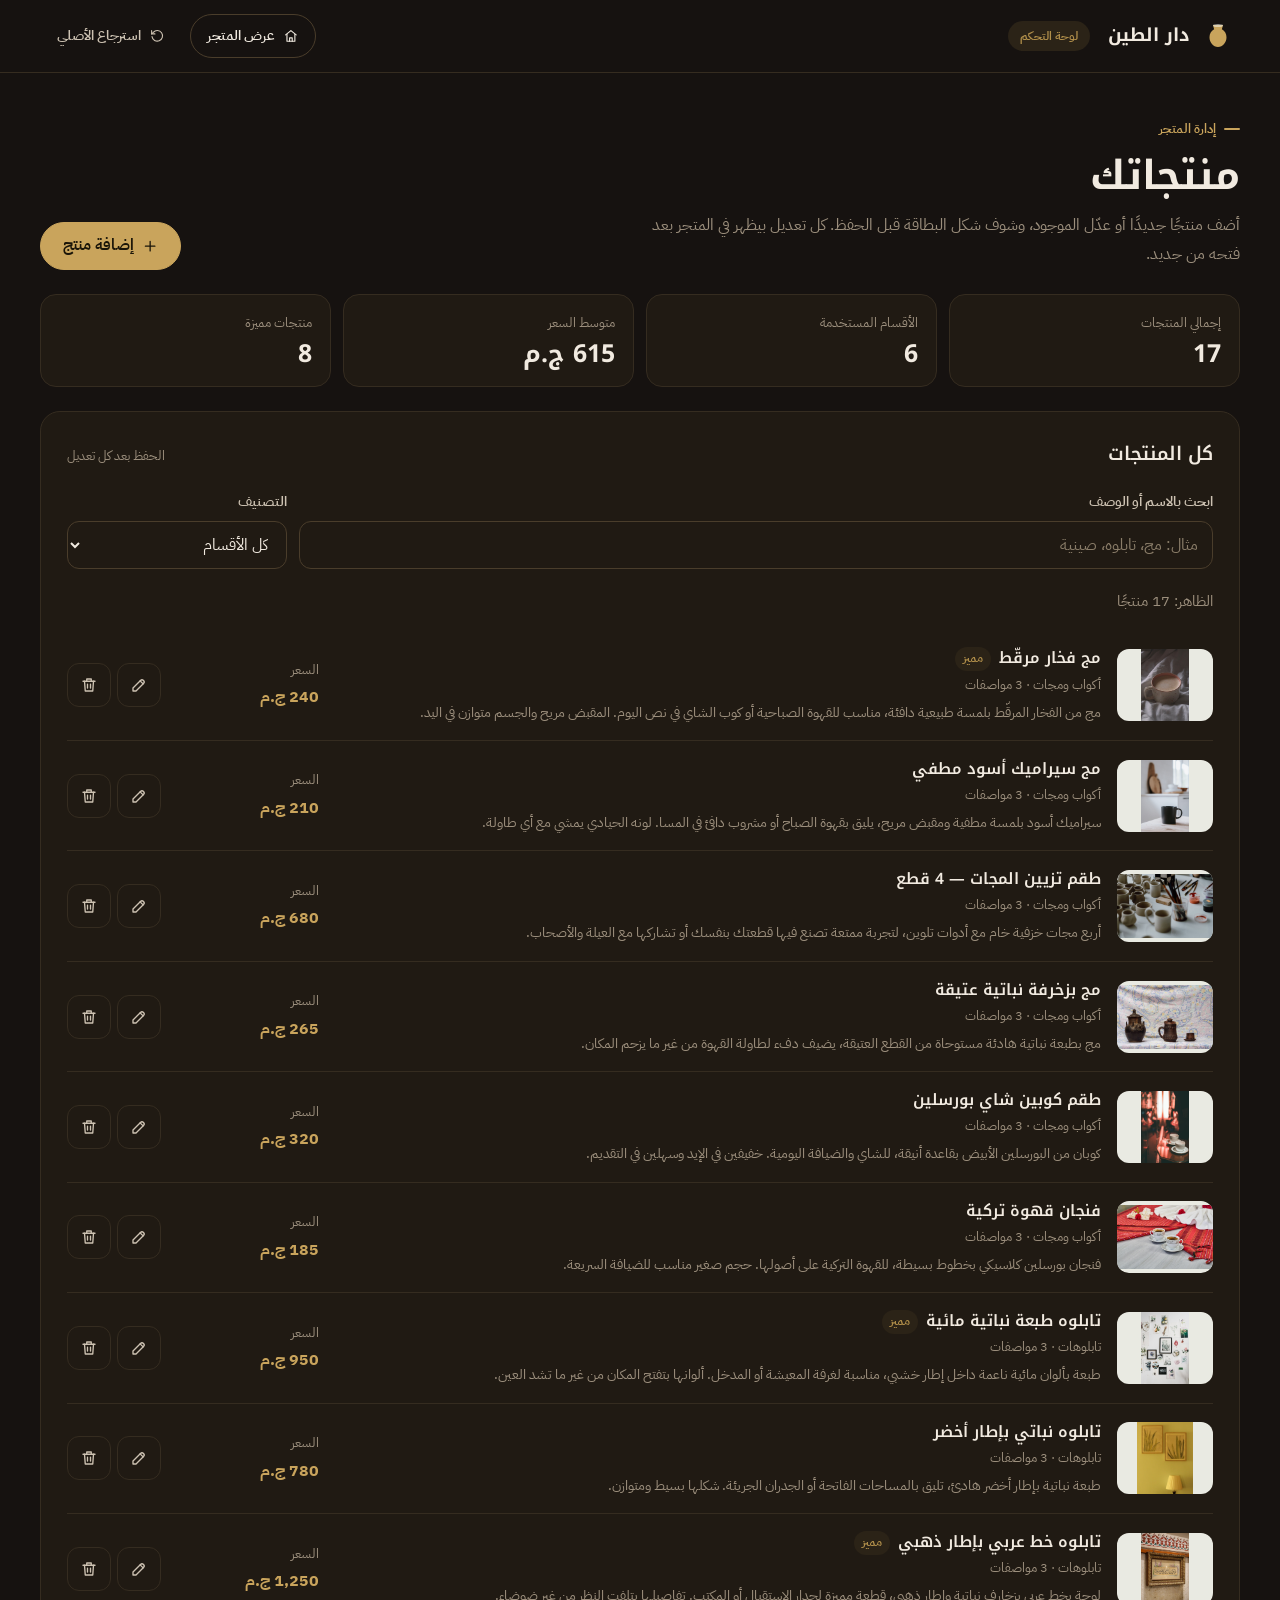
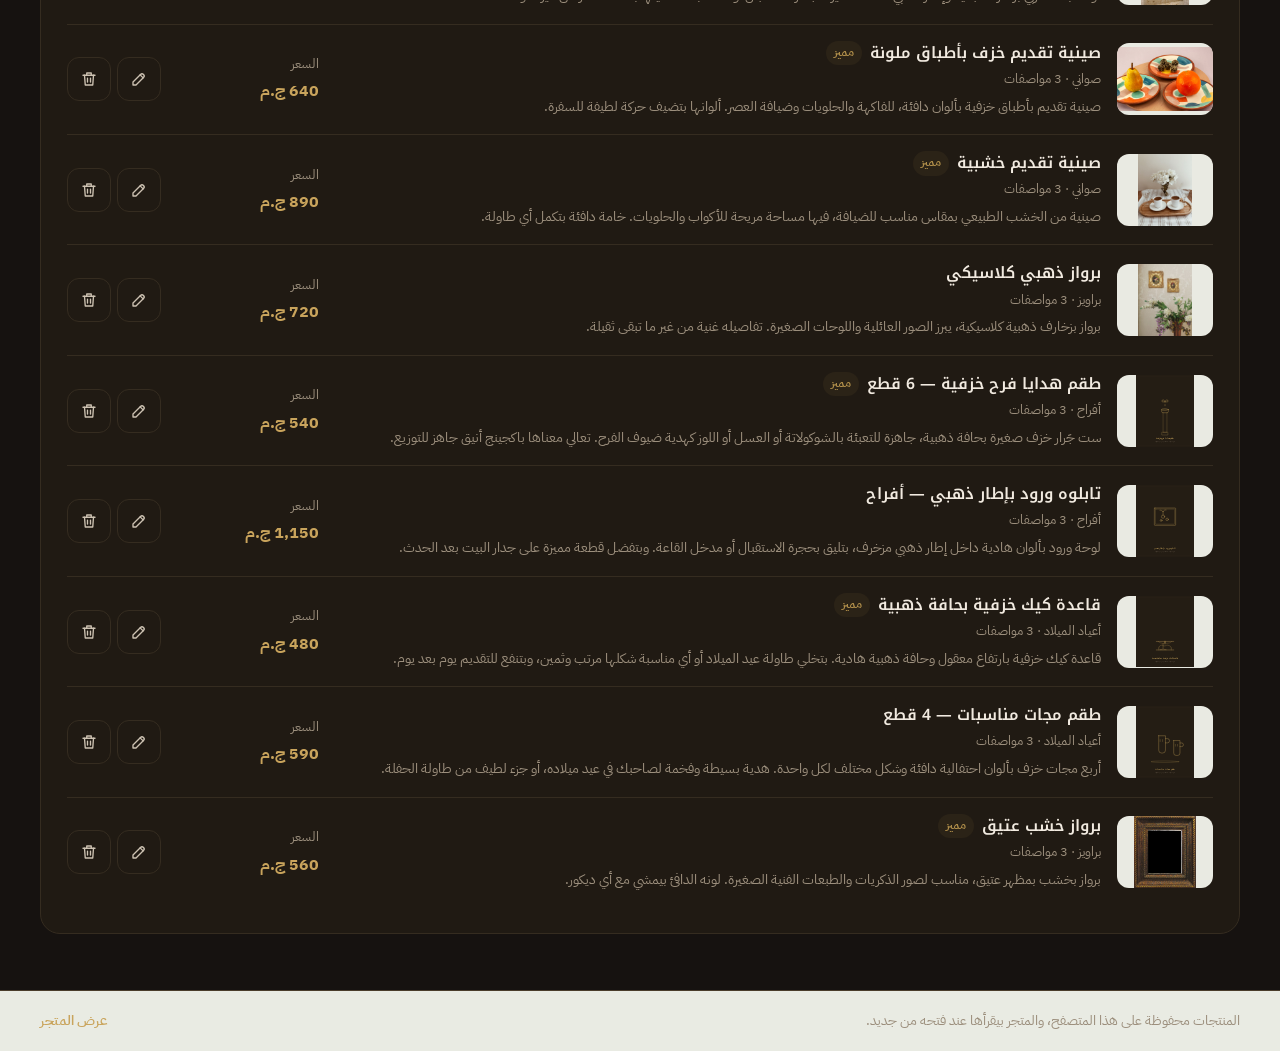
==== admin.html @ bdda4b5a "chore: initial commit — دار الطين storefront (static)" ====
<!DOCTYPE html>
<html lang="ar" dir="rtl">
<head>
<meta charset="utf-8">
<meta name="viewport" content="width=device-width, initial-scale=1">
<title>لوحة التحكم — دار الطين</title>
<meta name="description" content="لوحة تحكم بائع دار الطين: إضافة وتعديل منتجات المتجر بصور وأسعار وتفاصيل، مع معاينة مباشرة.">
<meta name="theme-color" content="#F1F2EE">
<link rel="preconnect" href="https://fonts.googleapis.com">
<link rel="preconnect" href="https://fonts.gstatic.com" crossorigin>
<link href="https://fonts.googleapis.com/css2?family=IBM+Plex+Sans+Arabic:wght@400;500;600;700&family=Noto+Kufi+Arabic:wght@500;600;700&display=swap" rel="stylesheet">
<style>
/* OD-LAYOUT-PRIMITIVES v1 — structure only: display, flex/grid, overflow, wrapping, ratio, geometry.
   Put this @layer first; product CSS outside the layer wins ordinary layout rules.
   Native hidden and closed-dialog states take precedence over component display rules. */
@layer od-layout {
  [hidden]:not([hidden="until-found" i]) { display: none !important; }
  dialog:not([open]) { display: none !important; }

  :where(.od-stack,.od-row,.od-row-top,.od-cluster,.od-grid,.od-field,.od-stat,.od-cell,.od-tile) > :where(*) { min-width: 0; }

  .od-stack   { display: flex; flex-direction: column; gap: var(--od-gap, 8px); }
  .od-row     { display: flex; align-items: center; gap: var(--od-gap, 8px); }
  .od-row-top { display: flex; align-items: flex-start; gap: var(--od-gap, 8px); }
  .od-cluster { display: flex; flex-wrap: wrap; align-items: center; gap: var(--od-gap, 8px); }
  .od-fill    { flex: 1 1 0; min-width: 0; }
  .od-fixed   { flex: none; }
  .od-grid    { display: grid; gap: var(--od-gap, 12px); grid-template-columns: repeat(var(--od-cols, 3), minmax(0, 1fr)); }

  .od-stat, .od-field, .od-cell { display: grid; gap: var(--od-gap, 2px); }
  :where(.od-stat,.od-field,.od-cell) > :where(*) { display: block; }
  .od-tile { display: grid; grid-template-rows: auto 1fr; }
  :where(.od-tile) > :where(*) { display: block; }

  .od-media { display: block; width: 100%; height: auto; aspect-ratio: var(--od-ratio, auto); }
  .od-media-cover { object-fit: cover; }

  .od-icon { display: inline-block; inline-size: var(--od-icon-size, 1em); block-size: var(--od-icon-size, 1em); flex: none; }

  .od-truncate { display: block; max-width: 100%; overflow: hidden; white-space: nowrap; text-overflow: ellipsis; }
  .od-clamp-2, .od-clamp-3 { display: -webkit-box; -webkit-box-orient: vertical; overflow: hidden; overflow-wrap: anywhere; }
  .od-clamp-2 { -webkit-line-clamp: 2; }
  .od-clamp-3 { -webkit-line-clamp: 3; }
  .od-lines-2 { min-height: calc(2 * 1.4em); }
  .od-nowrap  { white-space: nowrap; }
  .od-keep    { word-break: keep-all; overflow-wrap: anywhere; }

  .od-screen { display: grid; grid-template-rows: auto minmax(0, 1fr) auto; height: 100%; }
  .od-scroll { overflow-y: auto; overscroll-behavior: contain; min-height: 0; }

  .od-rail { display: flex; gap: var(--od-gap, 8px); overflow-x: auto; scroll-snap-type: x proximity; scrollbar-width: none;
             padding-inline: var(--od-rail-pad, 16px); scroll-padding-inline: var(--od-rail-pad, 16px); }
  .od-rail::-webkit-scrollbar { display: none; }
  :where(.od-rail) > :where(*) { flex: none; scroll-snap-align: start; }
  :where(.od-rail) > :where(:last-child) { margin-inline-end: var(--od-rail-pad, 16px); }

  .od-spacer { flex: none; visibility: hidden; pointer-events: none; }
  .od-touch  { min-width: 44px; min-height: 44px; }
}
:root [hidden]:where(:not([hidden="until-found" i])) { display: none; }
/* /OD-LAYOUT-PRIMITIVES v1 */
</style>
<link rel="stylesheet" href="styles.css">
<link rel="stylesheet" href="admin.css">
</head>
<body class="admin-page">
<a class="skip-link" href="#admin-main">تخطَّ إلى المحتوى</a>

<header class="admin-header">
  <div class="container admin-header-inner">
    <a class="brand admin-brand" href="index.html" aria-label="دار الطين — عرض المتجر">
      <span class="brand-mark" aria-hidden="true">
        <svg viewBox="0 0 32 32" focusable="false">
          <path d="M11 5h10l-1.1 4.3c2.9 1.7 4.6 4.5 4.6 7.9 0 5.1-3.7 9.8-8.5 9.8s-8.5-4.7-8.5-9.8c0-3.4 1.7-6.2 4.6-7.9L11 5Z" fill="currentColor"/>
          <ellipse cx="16" cy="5.6" rx="5" ry="1.5" fill="#F1F2EE" opacity=".55"/>
        </svg>
      </span>
      <span class="brand-name">دار الطين</span>
    </a>
    <span class="admin-badge">لوحة التحكم</span>
    <div class="admin-header-actions">
      <a class="btn btn-outline btn-sm" href="index.html">
        <svg class="od-icon" viewBox="0 0 24 24" fill="none" stroke="currentColor" stroke-width="1.7" stroke-linecap="round" stroke-linejoin="round" aria-hidden="true" focusable="false"><path d="M4 10.5 12 4l8 6.5"/><path d="M6 9.5V20h12V9.5"/><path d="M10 20v-5h4v5"/></svg>
        عرض المتجر
      </a>
      <button class="btn btn-ghost btn-sm" id="reset-catalog" type="button" aria-label="استرجاع المنتجات الأصلية">
        <svg class="od-icon" viewBox="0 0 24 24" fill="none" stroke="currentColor" stroke-width="1.7" stroke-linecap="round" stroke-linejoin="round" aria-hidden="true" focusable="false"><path d="M4 4v5h5"/><path d="M4.6 13a8 8 0 1 0 1.9-6.4L4 9"/></svg>
        <span class="btn-label">استرجاع الأصلي</span>
      </button>
    </div>
  </div>
</header>

<main class="container admin-main" id="admin-main" tabindex="-1">
  <div class="admin-intro">
    <div>
      <p class="eyebrow">إدارة المتجر</p>
      <h1>منتجاتك</h1>
      <p class="admin-lead">أضف منتجًا جديدًا أو عدّل الموجود، وشوف شكل البطاقة قبل الحفظ. كل تعديل بيظهر في المتجر بعد فتحه من جديد.</p>
    </div>
    <button class="btn btn-primary" id="add-product" type="button">
      <svg class="od-icon" viewBox="0 0 24 24" fill="none" stroke="currentColor" stroke-width="1.9" stroke-linecap="round" aria-hidden="true" focusable="false"><path d="M12 5v14M5 12h14"/></svg>
      إضافة منتج
    </button>
  </div>

  <div class="storage-banner" id="storage-banner" hidden>
    <p>الحفظ على المتصفح مش متاح هنا. التعديلات هتفضل في الجلسة الحالية فقط — افتح الصفحة في المتصفح للحفظ الدائم.</p>
  </div>

  <section class="stats" aria-label="ملخص المتجر">
    <div class="stat-card">
      <span class="stat-label">إجمالي المنتجات</span>
      <strong id="stat-count">0</strong>
    </div>
    <div class="stat-card">
      <span class="stat-label">الأقسام المستخدمة</span>
      <strong id="stat-categories">0</strong>
    </div>
    <div class="stat-card">
      <span class="stat-label">متوسط السعر</span>
      <strong id="stat-average">—</strong>
    </div>
    <div class="stat-card">
      <span class="stat-label">منتجات مميزة</span>
      <strong id="stat-featured">0</strong>
    </div>
  </section>

  <section class="catalog-panel" aria-labelledby="catalog-title">
    <div class="catalog-head">
      <h2 id="catalog-title">كل المنتجات</h2>
      <span class="catalog-hint">الحفظ بعد كل تعديل</span>
    </div>

    <div class="catalog-toolbar">
      <div class="field">
        <label for="admin-search">ابحث بالاسم أو الوصف</label>
        <input id="admin-search" type="search" placeholder="مثال: مج، تابلوه، صينية" autocomplete="off">
      </div>
      <div class="field field-category">
        <label for="admin-category">التصنيف</label>
        <select id="admin-category">
          <option value="all">كل الأقسام</option>
          <option value="mugs">أكواب ومجات</option>
          <option value="art">تابلوهات</option>
          <option value="trays">صواني</option>
          <option value="frames">براويز</option>
          <option value="weddings">أفراح</option>
          <option value="birthdays">أعياد الميلاد</option>
        </select>
      </div>
    </div>

    <p class="results-count" id="admin-count" aria-live="polite"></p>

    <ul class="admin-list" id="admin-list"></ul>

    <div class="empty-state admin-empty" id="admin-empty" hidden>
      <span class="empty-icon" aria-hidden="true">
        <svg class="od-icon" viewBox="0 0 24 24" fill="none" stroke="currentColor" stroke-width="1.6" stroke-linecap="round" stroke-linejoin="round" focusable="false"><path d="M5 8h11v7a5 5 0 0 1-5 5h-1a5 5 0 0 1-5-5V8Z"/><path d="M16 9h2.3a2.7 2.7 0 0 1 0 5.4H16"/></svg>
      </span>
      <h2 id="admin-empty-title">لسه مفيش منتجات</h2>
      <p id="admin-empty-text">ابدأ بإضافة أول منتج وهتظهر بطاقته هنا وفي المتجر.</p>
      <div class="empty-actions">
        <button class="btn btn-primary" type="button" id="empty-add">إضافة منتج</button>
        <button class="btn btn-outline" type="button" id="empty-clear" hidden>عرض كل المنتجات</button>
      </div>
    </div>
  </section>
</main>

<footer class="admin-footer">
  <div class="container admin-footer-inner">
    <p>المنتجات محفوظة على هذا المتصفح، والمتجر بيقرأها عند فتحه من جديد.</p>
    <a href="index.html">عرض المتجر</a>
  </div>
</footer>

<dialog id="product-dialog" class="admin-dialog" aria-labelledby="dialog-title">
  <form id="product-form" novalidate>
    <div class="dialog-head">
      <div>
        <p class="eyebrow" id="dialog-eyebrow">منتج جديد</p>
        <h2 id="dialog-title">إضافة منتج</h2>
      </div>
      <button class="icon-btn" type="button" data-close-dialog aria-label="إغلاق النافذة">
        <svg class="od-icon" viewBox="0 0 24 24" fill="none" stroke="currentColor" stroke-width="1.8" stroke-linecap="round" aria-hidden="true" focusable="false"><path d="M6 6l12 12M18 6 6 18"/></svg>
      </button>
    </div>

    <div class="dialog-body">
      <div class="form-col">
        <div class="form-errors" id="form-errors" role="alert" tabindex="-1" hidden>
          <p><strong>راجع الحقول دي قبل الحفظ:</strong></p>
          <ul id="form-errors-list"></ul>
        </div>

        <label class="field" for="field-name">
          <span class="field-label">اسم المنتج <em class="req">مطلوب</em></span>
          <input id="field-name" type="text" maxlength="60" placeholder="مثال: مج فخار مرقّط" aria-describedby="error-name">
          <span class="field-error" id="error-name" hidden></span>
        </label>

        <div class="form-pair">
          <label class="field" for="field-category">
            <span class="field-label">التصنيف <em class="req">مطلوب</em></span>
            <select id="field-category" aria-describedby="error-category">
              <option value="mugs">أكواب ومجات</option>
              <option value="art">تابلوهات</option>
              <option value="trays">صواني</option>
              <option value="frames">براويز</option>
              <option value="weddings">أفراح</option>
              <option value="birthdays">أعياد الميلاد</option>
            </select>
            <span class="field-error" id="error-category" hidden></span>
          </label>

          <label class="field" for="field-price">
            <span class="field-label">السعر بالجنيه <em class="req">مطلوب</em></span>
            <input id="field-price" type="number" min="1" max="1000000" step="1" inputmode="numeric" placeholder="240" aria-describedby="error-price">
            <span class="field-error" id="error-price" hidden></span>
          </label>
        </div>

        <label class="field" for="field-desc">
          <span class="field-label">وصف المنتج <em class="req">مطلوب</em></span>
          <textarea id="field-desc" rows="4" maxlength="400" placeholder="اكتب وصفًا قصيرًا يوضح الخامة والمقاس واستخدام القطعة." aria-describedby="error-desc"></textarea>
          <span class="field-hint">من 10 لـ 400 حرف — التفاصيل دي اللي بتساعد المشتري يقرر.</span>
          <span class="field-error" id="error-desc" hidden></span>
        </label>

        <div class="field" id="image-field">
          <span class="field-label" id="image-field-label">صورة المنتج <em class="req">مطلوبة</em></span>
          <div class="image-row">
            <div class="image-thumb" aria-hidden="true">
              <img id="form-image" alt="" hidden>
              <span id="form-image-empty">مفيش صورة</span>
            </div>
            <div class="image-controls">
              <label class="btn btn-outline btn-sm upload-btn" for="image-file">اختيار صورة من الجهاز</label>
              <input class="visually-hidden" id="image-file" type="file" accept="image/*">
              <button class="btn btn-ghost btn-sm" type="button" id="remove-image" disabled>إزالة الصورة</button>
              <span class="field-hint">هنضغط الصورة تلقائيًا. الحد الأقصى 8 ميجا.</span>
            </div>
          </div>
          <label class="subfield" for="image-url">
            <span>أو رابط صورة</span>
            <input id="image-url" type="url" inputmode="url" placeholder="https://..." dir="ltr" aria-describedby="error-image">
          </label>
          <span class="field-error" id="error-image" hidden></span>
        </div>

        <div class="field">
          <span class="field-label">المواصفات <small>اختياري — لحد 5 مواصفات</small></span>
          <div class="specs-editor" id="specs-editor"></div>
          <button class="text-link add-spec" type="button" id="add-spec">+ إضافة مواصفة</button>
          <span class="field-error" id="error-specs" hidden></span>
        </div>

        <label class="switch-row" for="field-featured">
          <input id="field-featured" type="checkbox">
          <span class="switch-ui" aria-hidden="true"></span>
          <span class="switch-text">منتج مميز <small>هيظهر في مقدمة الصفحة الرئيسية</small></span>
        </label>
      </div>

      <aside class="preview-col" aria-label="معاينة بطاقة المنتج">
        <p class="preview-label">معاينة البطاقة</p>
        <article class="preview-card">
          <div class="preview-media">
            <img id="preview-card-image" alt="" hidden>
            <span id="preview-card-empty">صورة المنتج</span>
          </div>
          <div class="preview-body">
            <span class="preview-cat" id="preview-cat">التصنيف</span>
            <span class="preview-name" id="preview-name">اسم المنتج</span>
            <span class="preview-price od-nowrap" id="preview-price">— ج.م</span>
          </div>
        </article>
        <p class="preview-note">ده شكل البطاقة في المتجر بعد الحفظ.</p>
        <p class="preview-note">صورة واضحة بخلفية بسيطة بتخلي البطاقة أحلى — مربعة أو طولية أفضل.</p>
      </aside>
    </div>

    <div class="dialog-actions">
      <button class="btn btn-outline" type="button" data-close-dialog>إلغاء</button>
      <button class="btn btn-primary" type="submit" id="save-product">حفظ المنتج</button>
    </div>
  </form>
</dialog>

<dialog id="confirm-dialog" class="confirm-dialog" aria-labelledby="confirm-title" aria-describedby="confirm-message">
  <div class="confirm-body">
    <h2 id="confirm-title">تأكيد</h2>
    <p id="confirm-message"></p>
    <div class="dialog-actions">
      <button class="btn btn-outline" type="button" id="confirm-cancel">إلغاء</button>
      <button class="btn btn-danger" type="button" id="confirm-ok">تأكيد</button>
    </div>
  </div>
</dialog>

<div class="toast-region" id="toast-region" role="status" aria-live="polite"></div>

<script src="store-data.js"></script>
<script src="admin.js"></script>
</body>
</html>
---- styles.css ----
:root {
  /* Dark "kiln-night" luxe: warm fired-clay dark base, single antique-gold accent */
  --bg: #161210;
  --surface: #201A13;
  --ink: #F1EAE0;
  --ink-soft: #CDC2B2;
  --muted: #9C8F7D;
  --line: #352C20;
  --line-strong: #4A3D2B;
  --brand: #C9A45C;
  --brand-deep: #B08E4A;
  --brand-tint: #2B2317;
  --accent: #C9A45C;
  --accent-light: #E2C489;
  --inverse-bg: #221B10;
  --inverse-ink: #F1EAE0;
  --inverse-muted: #B4A78F;
  --radius-sm: 10px;
  --radius: 16px;
  --radius-lg: 22px;
  --shadow: 0 1px 2px rgba(0, 0, 0, .3), 0 14px 30px -20px rgba(0, 0, 0, .7);
  --font-display: "Noto Kufi Arabic", "Segoe UI", Tahoma, sans-serif;
  --font-body: "IBM Plex Sans Arabic", "Segoe UI", Tahoma, sans-serif;
}

*,
*::before,
*::after {
  box-sizing: border-box;
}

html {
  scroll-behavior: smooth;
  scroll-padding-top: 96px;
  -webkit-text-size-adjust: 100%;
}

body {
  margin: 0;
  background: var(--bg);
  color: var(--ink);
  font-family: var(--font-body);
  font-size: 1.0625rem;
  line-height: 1.75;
  -webkit-font-smoothing: antialiased;
  text-rendering: optimizeLegibility;
}

img {
  max-width: 100%;
}

button,
input,
select {
  font: inherit;
  color: inherit;
}

button {
  cursor: pointer;
}

h1,
h2,
h3 {
  font-family: var(--font-display);
  font-weight: 600;
  color: var(--ink);
  margin: 0;
}

p {
  margin: 0;
}

a {
  color: var(--brand);
}

::selection {
  background: var(--brand);
  color: #191408;
}

:focus-visible {
  outline: 2px solid var(--accent);
  outline-offset: 3px;
}

.container {
  width: min(1200px, 100% - 48px);
  margin-inline: auto;
}

.skip-link {
  position: absolute;
  inset-inline-start: 16px;
  top: -80px;
  z-index: 100;
  padding: 12px 18px;
  background: var(--brand);
  color: #191408;
  border-radius: 0 0 12px 12px;
  font-weight: 600;
  text-decoration: none;
  transition: top .2s ease-out;
}

.skip-link:focus {
  top: 0;
}

/* ---------- Buttons ---------- */

.btn {
  display: inline-flex;
  align-items: center;
  justify-content: center;
  gap: 8px;
  min-height: 48px;
  padding: 12px 22px;
  border: 1px solid transparent;
  border-radius: 999px;
  font-family: var(--font-body);
  font-size: .97rem;
  font-weight: 600;
  line-height: 1.2;
  text-decoration: none;
  cursor: pointer;
  transition: background-color .2s ease, color .2s ease, border-color .2s ease, transform .2s ease;
}

.btn .od-icon {
  --od-icon-size: 1.1em;
}

.btn-primary {
  background: var(--brand);
  color: #191408;
  border-color: var(--brand);
}

.btn-outline {
  background: transparent;
  color: var(--ink);
  border-color: var(--line-strong);
}

.btn-wa {
  background: var(--surface);
  color: var(--brand);
  border-color: var(--line-strong);
}

.btn-light {
  background: #EFE4CF;
  color: #1B140A;
  border-color: #EFE4CF;
}

.btn-hero-ghost {
  background: rgba(255, 255, 255, .1);
  color: #F3ECDF;
  border-color: rgba(255, 255, 255, .5);
  backdrop-filter: blur(3px);
}

.btn-sm {
  min-height: 44px;
  padding: 8px 16px;
  font-size: .9rem;
}

.btn-block {
  width: 100%;
}

@media (hover: hover) {
  .btn-primary:hover {
    background: var(--brand-deep);
    border-color: var(--brand-deep);
  }

  .btn-outline:hover {
    background: var(--surface);
    border-color: var(--ink-soft);
  }

  .btn-wa:hover {
    background: var(--brand-tint);
    border-color: var(--brand);
  }

  .btn-light:hover {
    background: #FBF4E3;
    border-color: #FBF4E3;
  }

  .btn-hero-ghost:hover {
    background: rgba(255, 255, 255, .2);
    border-color: #F3ECDF;
  }
}

/* ---------- Header ---------- */

.site-header {
  position: sticky;
  top: 0;
  z-index: 60;
  background: var(--bg);
  border-bottom: 1px solid var(--line);
}

.header-inner {
  display: flex;
  align-items: center;
  gap: 24px;
  min-height: 76px;
}

.brand {
  display: inline-flex;
  align-items: center;
  gap: 10px;
  padding: 4px;
  background: none;
  border: 0;
  color: var(--ink);
  font-family: var(--font-display);
  font-size: 1.12rem;
  font-weight: 700;
}

.brand-mark {
  display: grid;
  place-items: center;
  width: 36px;
  height: 36px;
  color: var(--brand);
}

.brand-mark svg {
  width: 32px;
  height: 32px;
  display: block;
}

.brand-name {
  line-height: 1.2;
}

.main-nav {
  display: flex;
  align-items: center;
  gap: 4px;
}

.nav-link {
  min-height: 44px;
  padding: 10px 14px;
  background: none;
  border: 0;
  border-radius: 999px;
  color: var(--ink-soft);
  font-family: var(--font-body);
  font-size: .97rem;
  font-weight: 600;
  cursor: pointer;
  transition: background-color .18s ease, color .18s ease;
}

.nav-link[aria-current="page"] {
  background: var(--brand);
  color: #191408;
}

@media (hover: hover) {
  .nav-link:not([aria-current="page"]):hover {
    background: var(--brand-tint);
    color: var(--brand-deep);
  }
}

.header-actions {
  display: flex;
  align-items: center;
  gap: 8px;
  margin-inline-start: auto;
}

.header-actions .btn {
  font-size: .9rem;
}

.header-shop {
  display: none;
  align-items: center;
  min-height: 44px;
  padding: 8px 16px;
  background: var(--surface);
  border: 1px solid var(--line-strong);
  border-radius: 999px;
  color: var(--ink);
  font-size: .92rem;
  font-weight: 600;
}

.header-shop[aria-current="page"] {
  background: var(--brand);
  border-color: var(--brand);
  color: #191408;
}

.menu-toggle {
  display: none;
  align-items: center;
  justify-content: center;
  width: 44px;
  height: 44px;
  background: transparent;
  border: 1px solid var(--line-strong);
  border-radius: 12px;
  color: var(--ink);
  font-size: 20px;
}

.mobile-menu {
  position: absolute;
  inset-inline: 0;
  top: 100%;
  z-index: 60;
  padding: 8px 16px 16px;
  background: var(--surface);
  border-bottom: 1px solid var(--line);
  box-shadow: var(--shadow);
}

.mobile-menu nav {
  display: grid;
  gap: 4px;
}

.mobile-menu .nav-link {
  width: 100%;
  min-height: 48px;
  padding: 12px 14px;
  border-radius: 10px;
  text-align: start;
}

@media (min-width: 1025px) {
  .mobile-menu {
    display: none;
  }
}

/* ---------- Shared section pieces ---------- */

.section {
  padding-block: clamp(32px, 4vw, 56px) clamp(14px, 2vw, 26px);
}

.section-tight {
  padding-block: clamp(22px, 3vw, 40px) clamp(12px, 1.6vw, 20px);
}

.eyebrow {
  display: flex;
  align-items: center;
  gap: 8px;
  margin: 0 0 6px;
  color: var(--accent);
  font-size: .84rem;
  font-weight: 600;
}

.eyebrow::before {
  content: "";
  width: 16px;
  height: 2px;
  border-radius: 2px;
  background: currentColor;
}

.eyebrow-inverse {
  color: var(--accent-light);
}

.section-head {
  display: flex;
  align-items: flex-end;
  justify-content: space-between;
  gap: 16px;
  flex-wrap: wrap;
  margin-bottom: 26px;
}

.section-head h2 {
  font-size: clamp(1.5rem, 2.4vw, 2.05rem);
  line-height: 1.4;
}

.text-link {
  display: inline-flex;
  align-items: center;
  gap: 8px;
  min-height: 44px;
  padding: 8px 0;
  background: none;
  border: 0;
  color: var(--brand);
  font-weight: 600;
  font-size: .95rem;
}

.text-link .od-icon {
  --od-icon-size: 1.05em;
}

@media (hover: hover) {
  .text-link:hover {
    color: var(--brand-deep);
  }
}

/* ---------- Hero ---------- */

.hero {
  padding-block: clamp(16px, 2.4vw, 28px) 0;
}

.hero-panel {
  position: relative;
  display: grid;
  align-items: end;
  min-height: clamp(480px, 74vh, 680px);
  overflow: hidden;
  border-radius: var(--radius-lg);
  background: #231C12;
  box-shadow: var(--shadow);
}

.hero-img {
  position: absolute;
  inset: 0;
  width: 100%;
  height: 100%;
  object-fit: cover;
  object-position: center 42%;
}

.hero-panel::after {
  content: "";
  position: absolute;
  inset: 0;
  background:
    linear-gradient(to top, rgba(8, 6, 3, .9) 0%, rgba(8, 6, 3, .45) 38%, rgba(8, 6, 3, .05) 70%),
    linear-gradient(to left, rgba(8, 6, 3, .82) 0%, rgba(8, 6, 3, .35) 46%, rgba(8, 6, 3, 0) 78%);
}

.hero-copy {
  position: relative;
  z-index: 1;
  max-width: 40rem;
  padding: clamp(24px, 4.4vw, 56px);
  color: #F3ECDF;
}

.hero-copy h1 {
  margin: 10px 0 16px;
  max-width: 18ch;
  color: #F3ECDF;
  font-size: clamp(2rem, 4.2vw, 3.5rem);
  line-height: 1.28;
  font-weight: 700;
  text-wrap: balance;
}

.hero-lead {
  max-width: 46ch;
  margin-bottom: 24px;
  color: #CDC0AC;
  font-size: clamp(1rem, 1.3vw, 1.12rem);
  line-height: 1.85;
}

.hero-actions {
  display: flex;
  flex-wrap: wrap;
  gap: 12px;
}

.hero-caption {
  margin-top: 18px;
  color: #A99C88;
  font-size: .85rem;
}

.hero-caption:empty {
  display: none;
}


/* ---------- Categories ---------- */

.category-grid {
  display: grid;
  grid-template-columns: repeat(3, minmax(0, 1fr));
  gap: 16px;
}

.category-tile {
  position: relative;
  display: block;
  aspect-ratio: 4 / 5;
  padding: 0;
  overflow: hidden;
  background: var(--brand-tint);
  border: 1px solid var(--line);
  border-radius: 18px;
  color: #F1EAE0;
  text-align: start;
  transition: transform .22s ease-out, border-color .22s ease-out, box-shadow .22s ease-out;
}

.category-media {
  position: absolute;
  inset: 0;
  display: block;
}

.category-media img {
  display: block;
  width: 100%;
  height: 100%;
  object-fit: cover;
  object-position: center;
  transition: transform .45s ease-out;
}

.category-tile::after {
  content: "";
  position: absolute;
  inset: 0;
  background: linear-gradient(to top, rgba(8, 6, 3, .86) 0%, rgba(8, 6, 3, .3) 42%, rgba(8, 6, 3, 0) 68%);
}

.category-fallback {
  position: absolute;
  inset: 0;
  display: grid;
  place-items: center;
  color: var(--brand);
  font-size: 2.6rem;
  background: radial-gradient(circle at 50% 38%, #3D2F1B 0%, #241C10 72%);
}

.category-body {
  position: absolute;
  inset-inline: 0;
  inset-block-end: 0;
  z-index: 1;
  display: grid;
  gap: 4px;
  padding: 16px 18px;
}

.category-name {
  font-family: var(--font-display);
  font-size: 1.02rem;
  font-weight: 600;
  line-height: 1.5;
}

.category-count {
  color: rgba(241, 234, 224, .78);
  font-size: .85rem;
}

@media (hover: hover) {
  .category-tile:hover {
    transform: translateY(-3px);
    border-color: var(--brand);
    box-shadow: var(--shadow);
  }

  .category-tile:hover .category-media img {
    transform: scale(1.04);
  }
}

/* ---------- Product grid ---------- */

.product-grid {
  display: grid;
  grid-template-columns: repeat(3, minmax(0, 1fr));
  gap: 24px;
}

.grid-empty {
  padding: 32px 24px;
  border: 1px dashed var(--line-strong);
  border-radius: 16px;
  color: var(--muted);
  font-size: .96rem;
  text-align: center;
}

.product-card {
  display: flex;
  flex-direction: column;
  height: 100%;
  width: 100%;
  overflow: hidden;
  background: var(--surface);
  border: 1px solid var(--line);
  border-radius: 18px;
  color: inherit;
  text-decoration: none;
  transition: transform .25s ease-out, border-color .25s ease-out, box-shadow .25s ease-out;
}

.product-media {
  display: block;
  aspect-ratio: 4 / 5;
  overflow: hidden;
  background: #251D12;
}

.product-media img {
  display: block;
  width: 100%;
  height: 100%;
  object-fit: cover;
  object-position: center;
  transition: transform .35s ease-out;
}

.product-body {
  display: flex;
  flex: 1 1 auto;
  flex-direction: column;
  padding: 16px 18px 18px;
}

.product-cat {
  display: block;
  margin-bottom: 4px;
  color: var(--muted);
  font-size: .8rem;
}

.product-name {
  display: block;
  margin-bottom: 12px;
  font-family: var(--font-display);
  font-size: .99rem;
  font-weight: 600;
  line-height: 1.6;
  overflow-wrap: break-word;
}

.product-foot {
  display: flex;
  align-items: center;
  justify-content: space-between;
  gap: 12px;
  margin-top: auto;
}

.price {
  color: var(--brand);
  font-size: 1.04rem;
  font-weight: 700;
}

.price .currency {
  font-size: .82em;
  font-weight: 600;
}

.card-arrow {
  display: grid;
  place-items: center;
  flex: none;
  width: 34px;
  height: 34px;
  border: 1px solid var(--line-strong);
  border-radius: 50%;
  color: var(--brand);
  font-size: 16px;
  transition: background-color .2s ease, color .2s ease, border-color .2s ease;
}

@media (hover: hover) {
  .product-card:hover {
    transform: translateY(-3px);
    border-color: var(--line-strong);
    box-shadow: var(--shadow);
  }

  .product-card:hover .product-media img {
    transform: scale(1.03);
  }

  .product-card:hover .card-arrow {
    background: var(--brand);
    border-color: var(--brand);
    color: #191408;
  }
}

/* ---------- Steps ---------- */

.steps-layout {
  display: grid;
  grid-template-columns: minmax(0, .8fr) minmax(0, 1.2fr);
  align-items: start;
  gap: clamp(28px, 5vw, 72px);
}

.steps-intro {
  position: sticky;
  top: 112px;
}

.steps-intro h2 {
  margin: 8px 0 12px;
  font-size: clamp(1.5rem, 2.4vw, 2.05rem);
  line-height: 1.4;
}

.steps-lead {
  max-width: 32ch;
  margin-bottom: 10px;
  color: var(--muted);
  font-size: .98rem;
  line-height: 1.8;
}

.steps-grid {
  display: grid;
  gap: 0;
  margin: 0;
  padding: 0;
  list-style: none;
}

.step {
  display: grid;
  grid-template-columns: auto minmax(0, 1fr);
  column-gap: 20px;
  align-items: start;
  padding-block: 20px;
  border-top: 1px solid var(--line-strong);
}

.step:first-child {
  border-top: 0;
  padding-top: 0;
}

.step:last-child {
  padding-bottom: 0;
}

.step-num {
  grid-row: span 2;
  color: var(--accent);
  font-family: var(--font-display);
  font-size: 1.5rem;
  font-weight: 700;
  line-height: 1.2;
}

.step h3 {
  margin-bottom: 4px;
  font-size: 1.06rem;
}

.step p {
  color: var(--muted);
  font-size: .96rem;
  line-height: 1.7;
}

/* ---------- Craft band ---------- */

.craft-band {
  display: grid;
  grid-template-columns: minmax(0, 1.15fr) minmax(0, 1fr) auto;
  align-items: center;
  gap: clamp(24px, 4vw, 48px);
  padding: clamp(28px, 4vw, 48px);
  background: var(--inverse-bg);
  color: var(--inverse-ink);
  border-radius: 24px;
}

.craft-copy h2 {
  margin-top: 6px;
  max-width: 24ch;
  color: var(--inverse-ink);
  font-size: clamp(1.4rem, 2.2vw, 1.9rem);
  line-height: 1.5;
}

.craft-list {
  display: grid;
  gap: 10px;
  margin: 0;
  padding: 0;
  list-style: none;
  color: var(--inverse-muted);
  font-size: .96rem;
}

.craft-list li {
  display: flex;
  align-items: center;
  gap: 10px;
}

.craft-list li::before {
  content: "—";
  color: var(--accent-light);
}

.craft-band .btn {
  white-space: nowrap;
}

#view-home,
#view-shop {
  padding-block-end: clamp(30px, 4.6vw, 60px);
}

/* ---------- Page head ---------- */

.page-head {
  padding-block: clamp(32px, 4vw, 48px) clamp(20px, 3vw, 28px);
}

.page-head h1 {
  margin: 8px 0 12px;
  font-size: clamp(1.9rem, 3.4vw, 2.7rem);
  line-height: 1.35;
  font-weight: 700;
}

.page-lead {
  max-width: 62ch;
  color: var(--muted);
  font-size: 1.01rem;
  line-height: 1.85;
}

/* ---------- Shop toolbar ---------- */

.shop-toolbar {
  display: grid;
  grid-template-columns: minmax(0, 1fr) 220px;
  align-items: end;
  gap: 16px;
}

.field {
  display: grid;
  gap: 6px;
}

.field label {
  color: var(--ink-soft);
  font-size: .9rem;
  font-weight: 600;
}

.field input,
.field select {
  width: 100%;
  min-height: 48px;
  padding: 0 14px;
  background: var(--surface);
  border: 1px solid var(--line-strong);
  border-radius: 12px;
  color: var(--ink);
  font-size: .97rem;
}

.field input::placeholder {
  color: #8A7D69;
}

.field input:focus,
.field select:focus {
  outline: none;
  border-color: var(--brand);
  box-shadow: 0 0 0 3px rgba(201, 164, 92, .18);
}

.chip-row {
  display: flex;
  flex-wrap: wrap;
  gap: 8px;
  margin-top: 20px;
}

.chip {
  min-height: 44px;
  padding: 8px 18px;
  background: var(--surface);
  border: 1px solid var(--line-strong);
  border-radius: 999px;
  color: var(--ink-soft);
  font-size: .92rem;
  font-weight: 600;
  transition: background-color .18s ease, color .18s ease, border-color .18s ease;
}

.chip[aria-pressed="true"] {
  background: var(--brand);
  border-color: var(--brand);
  color: #191408;
}

@media (hover: hover) {
  .chip:not([aria-pressed="true"]):hover {
    border-color: var(--ink-soft);
    color: var(--ink);
  }
}

.results-count {
  margin: 20px 0 16px;
  color: var(--muted);
  font-size: .92rem;
}

/* ---------- Empty state ---------- */

.empty-state {
  display: flex;
  flex-direction: column;
  align-items: center;
  gap: 10px;
  max-width: 560px;
  margin: 24px auto 64px;
  padding: 52px 24px;
  border: 1px dashed var(--line-strong);
  border-radius: 20px;
  text-align: center;
}

.empty-icon {
  display: grid;
  place-items: center;
  width: 56px;
  height: 56px;
  margin-bottom: 4px;
  border-radius: 50%;
  background: var(--brand-tint);
  color: var(--brand);
  font-size: 24px;
}

.empty-state h2 {
  font-size: 1.18rem;
}

.empty-state p {
  color: var(--muted);
  font-size: .96rem;
}

.empty-state .btn {
  margin-top: 8px;
}

/* ---------- Product detail ---------- */

.back-link {
  display: inline-flex;
  align-items: center;
  gap: 8px;
  min-height: 44px;
  margin: 24px 0 18px;
  padding: 6px 0;
  background: none;
  border: 0;
  color: var(--ink-soft);
  font-size: .95rem;
  font-weight: 600;
}

.back-link .od-icon {
  --od-icon-size: 1.15em;
}

@media (hover: hover) {
  .back-link:hover {
    color: var(--brand);
  }
}

.detail-grid {
  display: grid;
  grid-template-columns: minmax(0, 1.04fr) minmax(0, .96fr);
  align-items: start;
  gap: clamp(32px, 5vw, 64px);
}

.detail-media-wrap {
  display: grid;
  gap: 12px;
}

.detail-media {
  display: grid;
  place-items: center;
  margin: 0;
  overflow: hidden;
  background: #251D12;
  border: 1px solid var(--line);
  border-radius: var(--radius-lg);
}

.detail-media img {
  display: block;
  width: 100%;
  height: auto;
  max-height: 70vh;
  object-fit: contain;
}

.detail-thumbs {
  display: flex;
  gap: 10px;
  overflow-x: auto;
  padding-block-end: 2px;
  scrollbar-width: thin;
}

.thumb {
  flex: none;
  width: 76px;
  aspect-ratio: 4 / 5;
  padding: 0;
  overflow: hidden;
  background: #251D12;
  border: 1px solid var(--line-strong);
  border-radius: 10px;
  transition: border-color .18s ease, box-shadow .18s ease;
}

.thumb img {
  display: block;
  width: 100%;
  height: 100%;
  object-fit: cover;
}

.thumb[aria-pressed="true"] {
  border-color: var(--brand);
  box-shadow: 0 0 0 2px rgba(201, 164, 92, .4);
}

.detail-info h1 {
  margin: 6px 0 10px;
  font-size: clamp(1.7rem, 3vw, 2.4rem);
  line-height: 1.4;
  font-weight: 700;
}

.detail-price {
  margin-bottom: 18px;
  color: var(--brand);
  font-size: 1.35rem;
  font-weight: 700;
}

.detail-price .currency {
  font-size: .78em;
}

.detail-desc {
  max-width: 55ch;
  color: var(--ink-soft);
  line-height: 1.9;
}

.specs {
  margin: 24px 0 0;
  border-top: 1px solid var(--line);
}

.spec-row {
  display: grid;
  grid-template-columns: 8.5rem minmax(0, 1fr);
  column-gap: 16px;
  padding: 12px 0;
  border-bottom: 1px solid var(--line);
}

.spec-row dt {
  color: var(--muted);
  font-size: .9rem;
}

.spec-row dd {
  margin: 0;
  font-weight: 500;
}

.buy-row {
  display: flex;
  flex-wrap: wrap;
  align-items: flex-end;
  gap: 24px;
  margin: 24px 0 20px;
}

.qty-block {
  display: grid;
  gap: 8px;
}

.qty-label {
  color: var(--ink-soft);
  font-size: .9rem;
  font-weight: 600;
}

.qty {
  display: inline-flex;
  align-items: center;
  overflow: hidden;
  background: var(--surface);
  border: 1px solid var(--line-strong);
  border-radius: 999px;
}

.qty button {
  display: grid;
  place-items: center;
  width: 44px;
  height: 44px;
  background: transparent;
  border: 0;
  color: var(--ink);
  font-size: 18px;
  transition: background-color .18s ease;
}

.qty button:disabled {
  opacity: .35;
  cursor: not-allowed;
}

@media (hover: hover) {
  .qty button:not(:disabled):hover {
    background: var(--brand-tint);
  }
}

.qty-value {
  display: block;
  min-width: 40px;
  text-align: center;
  font-weight: 700;
  font-size: 1.02rem;
}

.total > span {
  color: var(--muted);
  font-size: .9rem;
}

.total strong {
  color: var(--brand);
  font-size: 1.25rem;
  font-weight: 700;
}

.total .currency {
  font-size: .8em;
}

.detail-note {
  margin-top: 10px;
  color: var(--muted);
  font-size: .88rem;
}

.buy-trust {
  display: grid;
  grid-template-columns: repeat(3, minmax(0, 1fr));
  gap: 14px;
  margin: 18px 0 0;
  padding-block-start: 18px;
  border-block-start: 1px solid var(--line);
  list-style: none;
}

.buy-trust li {
  display: flex;
  align-items: flex-start;
  gap: 10px;
  min-width: 0;
}

.trust-icon {
  display: grid;
  place-items: center;
  flex: none;
  width: 36px;
  height: 36px;
  border-radius: 50%;
  background: var(--brand-tint);
  color: var(--brand);
}

.trust-text {
  display: grid;
  gap: 2px;
  min-width: 0;
  color: var(--muted);
  font-size: .82rem;
  line-height: 1.55;
}

.trust-text strong {
  color: var(--ink);
  font-size: .9rem;
}

.mobile-buy {
  display: none;
  position: fixed;
  inset-inline: 0;
  inset-block-end: 0;
  z-index: 70;
  padding-block: 8px;
  padding-block-end: calc(8px + env(safe-area-inset-bottom));
  background: var(--surface);
  border-block-start: 1px solid var(--line-strong);
  box-shadow: 0 -10px 30px -18px rgba(0, 0, 0, .6);
}

.mobile-buy-inner {
  display: flex;
  align-items: center;
  justify-content: space-between;
  gap: 12px;
}

.mobile-buy-total {
  display: grid;
  gap: 1px;
  min-width: 0;
  line-height: 1.35;
}

.mobile-buy-total span {
  color: var(--muted);
  font-size: .76rem;
}

.mobile-buy-total strong {
  color: var(--brand);
  font-size: 1.05rem;
  font-weight: 700;
}

.mobile-buy .btn {
  flex: none;
  min-height: 48px;
  padding-inline: 18px;
}

.similar {
  margin: 64px 0 80px;
  padding-top: 32px;
  border-top: 1px solid var(--line);
}

.similar .section-head {
  margin-bottom: 20px;
}

/* ---------- About ---------- */

.about-grid {
  display: grid;
  grid-template-columns: minmax(0, 1.15fr) minmax(0, .85fr);
  align-items: start;
  gap: clamp(32px, 6vw, 72px);
  padding-bottom: 80px;
}

.about-copy p {
  max-width: 62ch;
  margin-bottom: 16px;
  color: var(--ink-soft);
  font-size: 1.04rem;
  line-height: 1.9;
}

.about-media {
  margin: 0 0 22px;
  overflow: hidden;
  background: #251D12;
  border: 1px solid var(--line);
  border-radius: var(--radius-lg);
}

.about-media img {
  display: block;
  width: 100%;
  height: auto;
  max-height: 380px;
  object-fit: cover;
}

.contact-card {
  padding: 28px;
  background: var(--surface);
  border: 1px solid var(--line);
  border-radius: 20px;
  box-shadow: var(--shadow);
}

.contact-card h2 {
  margin-bottom: 10px;
  font-size: 1.22rem;
}

.contact-lead {
  margin-bottom: 20px;
  color: var(--muted);
  font-size: .96rem;
  line-height: 1.8;
}

.contact-line {
  display: grid;
  gap: 4px;
  padding-block: 16px;
  margin-bottom: 20px;
  border-top: 1px solid var(--line);
  border-bottom: 1px solid var(--line);
}

.contact-label {
  color: var(--muted);
  font-size: .85rem;
}

#contact-phone {
  width: fit-content;
  color: var(--brand);
  font-size: 1.2rem;
  font-weight: 700;
  text-decoration: none;
  font-family: var(--font-body);
}

#contact-phone:hover {
  text-decoration: underline;
  text-underline-offset: 4px;
}

.contact-note {
  margin-top: 12px;
  color: var(--muted);
  font-size: .85rem;
}

/* ---------- Footer ---------- */

.site-footer {
  padding-top: 44px;
  background: #120E09;
  border-top: 1px solid var(--line-strong);
}

.footer-grid {
  display: grid;
  grid-template-columns: minmax(0, 1.6fr) minmax(0, 1fr) minmax(0, 1fr);
  gap: 32px;
}

.footer-brand .brand-name {
  display: block;
  margin-bottom: 8px;
  font-family: var(--font-display);
  font-weight: 700;
  font-size: 1.12rem;
}

.footer-brand p {
  max-width: 36ch;
  color: var(--muted);
  font-size: .94rem;
  line-height: 1.8;
}

.site-footer h2 {
  margin-bottom: 12px;
  font-family: var(--font-body);
  font-size: .95rem;
  font-weight: 700;
}

.footer-link {
  display: block;
  min-height: 40px;
  padding: 6px 0;
  background: none;
  border: 0;
  color: var(--ink-soft);
  font-size: .94rem;
  text-align: start;
  text-decoration: none;
}

.footer-contact a {
  display: block;
  padding: 4px 0;
  color: var(--ink-soft);
  font-size: .94rem;
  text-decoration: none;
  width: fit-content;
}

#footer-phone {
  color: var(--ink);
  font-weight: 600;
}

@media (hover: hover) {
  .footer-link:hover,
  .footer-contact a:hover {
    color: var(--brand);
  }
}

.footer-bottom {
  display: flex;
  flex-wrap: wrap;
  justify-content: space-between;
  gap: 8px 16px;
  margin-top: 32px;
  padding-block: 16px 20px;
  border-top: 1px solid var(--line-strong);
  color: var(--muted);
  font-size: .85rem;
}

.noscript-note {
  padding: 16px;
  background: #311A0D;
  color: #E8A87C;
  text-align: center;
}

/* ---------- Responsive ---------- */

@media (max-width: 1024px) {
  .main-nav {
    display: none;
  }

  .menu-toggle {
    display: inline-flex;
  }

  .header-shop {
    display: inline-flex;
  }

  .header-inner {
    min-height: 68px;
  }

  .category-grid {
    grid-template-columns: repeat(2, minmax(0, 1fr));
  }
}

@media (max-width: 900px) {
  .hero-panel {
    min-height: clamp(440px, 70vh, 620px);
  }

  .detail-grid,
  .about-grid,
  .steps-layout {
    grid-template-columns: minmax(0, 1fr);
  }

  .steps-intro {
    position: static;
  }

  .steps-lead {
    max-width: 46ch;
  }

  .product-grid {
    grid-template-columns: repeat(2, minmax(0, 1fr));
    gap: 18px;
  }

  .craft-band {
    grid-template-columns: minmax(0, 1fr);
    align-items: start;
  }

  .craft-band .btn {
    justify-self: start;
  }

  .about-grid {
    padding-bottom: 56px;
  }

  .mobile-buy {
    display: block;
  }

  body.has-mobile-buy {
    padding-block-end: calc(72px + env(safe-area-inset-bottom));
  }
}

@media (max-width: 768px) {
  .shop-toolbar {
    grid-template-columns: minmax(0, 1fr);
  }

  .footer-grid {
    grid-template-columns: repeat(2, minmax(0, 1fr));
  }

  .footer-brand {
    grid-column: 1 / -1;
  }
}

@media (max-width: 640px) {
  .container {
    width: calc(100% - 32px);
  }

  .header-inner {
    gap: 10px;
  }

  .header-actions {
    gap: 6px;
  }

  .header-actions .btn-wa span {
    display: none;
  }

  .header-actions .btn-wa {
    padding: 8px 12px;
  }

  .header-shop {
    padding: 8px 14px;
    font-size: .88rem;
  }

  .product-grid {
    gap: 12px;
  }

  .product-body {
    padding: 10px 12px 12px;
  }

  .product-cat {
    font-size: .72rem;
  }

  .product-name {
    margin-bottom: 8px;
    font-size: .84rem;
    line-height: 1.55;
  }

  .price {
    font-size: .95rem;
  }

  .card-arrow {
    display: none;
  }

  .category-grid {
    gap: 12px;
  }

  .category-body {
    padding: 12px 14px;
  }

  .category-name {
    font-size: .92rem;
  }

  .category-count {
    font-size: .78rem;
  }

  .hero-copy {
    padding: 22px 20px;
  }

  .hero-copy h1 {
    font-size: clamp(1.75rem, 7.6vw, 2.3rem);
    max-width: 100%;
  }

  .hero-lead {
    font-size: .98rem;
    margin-bottom: 20px;
  }

  .craft-band {
    border-radius: 18px;
  }

  .detail-price {
    font-size: 1.22rem;
  }

  .spec-row {
    grid-template-columns: 6.5rem minmax(0, 1fr);
    column-gap: 12px;
  }

  .buy-trust {
    grid-template-columns: minmax(0, 1fr);
    gap: 12px;
  }

  .footer-grid {
    grid-template-columns: minmax(0, 1fr);
    gap: 24px;
  }

  .contact-card {
    padding: 22px;
  }
}

@media (max-width: 420px) {
  .hero-actions {
    flex-direction: column;
    align-items: stretch;
  }

  .hero-actions .btn {
    width: 100%;
  }
}

@media (prefers-reduced-motion: reduce) {
  html {
    scroll-behavior: auto;
  }

  *,
  *::before,
  *::after {
    animation-duration: .01ms !important;
    animation-iteration-count: 1 !important;
    transition-duration: .01ms !important;
  }
}
---- admin.css ----
.admin-page {
  min-height: 100vh;
}

.admin-page .brand {
  text-decoration: none;
}

.visually-hidden {
  position: absolute;
  width: 1px;
  height: 1px;
  padding: 0;
  margin: -1px;
  overflow: hidden;
  clip: rect(0 0 0 0);
  white-space: nowrap;
  border: 0;
}

.btn-ghost {
  background: transparent;
  border-color: transparent;
  color: var(--ink-soft);
}

.btn-danger {
  background: #8C2F1B;
  border-color: #8C2F1B;
  color: #FFF4EE;
}

@media (hover: hover) {
  .btn-ghost:hover {
    background: var(--brand-tint);
    color: var(--brand-deep);
  }

  .btn-danger:hover {
    background: #74240F;
    border-color: #74240F;
  }
}

/* ---------- Header ---------- */

.admin-header {
  position: sticky;
  top: 0;
  z-index: 50;
  background: var(--bg);
  border-bottom: 1px solid var(--line);
}

.admin-header-inner {
  display: flex;
  align-items: center;
  gap: 12px;
  min-height: 72px;
  flex-wrap: wrap;
  padding-block: 10px;
}

.admin-badge {
  margin-inline-start: 2px;
  padding: 4px 12px;
  border-radius: 999px;
  background: var(--brand-tint);
  color: var(--brand-deep);
  font-size: .78rem;
  font-weight: 600;
  white-space: nowrap;
}

.admin-header-actions {
  display: flex;
  align-items: center;
  gap: 8px;
  margin-inline-start: auto;
  flex-wrap: wrap;
}

.admin-header-actions .od-icon {
  --od-icon-size: 1.1em;
}

/* ---------- Layout ---------- */

.admin-main {
  padding-block: clamp(28px, 4vw, 44px) 56px;
}

.admin-intro {
  display: flex;
  align-items: flex-end;
  justify-content: space-between;
  gap: 16px;
  flex-wrap: wrap;
  margin-bottom: 24px;
}

.admin-intro h1 {
  margin: 8px 0 8px;
  font-size: clamp(1.8rem, 3.2vw, 2.5rem);
  line-height: 1.35;
  font-weight: 700;
}

.admin-lead {
  max-width: 62ch;
  color: var(--muted);
  font-size: 1rem;
  line-height: 1.85;
}

.admin-intro .btn .od-icon {
  --od-icon-size: 1.05em;
}

.storage-banner {
  margin-bottom: 18px;
  padding: 12px 16px;
  background: #FBEDE5;
  border: 1px solid #E2B79F;
  border-radius: 12px;
  color: #6E2E12;
  font-size: .9rem;
  line-height: 1.7;
}

/* ---------- Stats ---------- */

.stats {
  display: grid;
  grid-template-columns: repeat(4, minmax(0, 1fr));
  gap: 12px;
}

.stat-card {
  padding: 16px 18px;
  background: var(--surface);
  border: 1px solid var(--line);
  border-radius: 16px;
}

.stat-label {
  display: block;
  margin-bottom: 4px;
  color: var(--muted);
  font-size: .84rem;
}

.stat-card strong {
  display: block;
  color: var(--ink);
  font-family: var(--font-display);
  font-size: clamp(1.25rem, 2vw, 1.55rem);
  font-weight: 700;
  line-height: 1.3;
}

/* ---------- Catalog panel ---------- */

.catalog-panel {
  margin-top: 24px;
  padding: clamp(18px, 2.4vw, 26px);
  background: var(--surface);
  border: 1px solid var(--line);
  border-radius: 20px;
}

.catalog-head {
  display: flex;
  align-items: baseline;
  justify-content: space-between;
  gap: 12px;
  flex-wrap: wrap;
}

.catalog-head h2 {
  font-size: 1.18rem;
}

.catalog-hint {
  color: var(--muted);
  font-size: .82rem;
}

.catalog-toolbar {
  display: grid;
  grid-template-columns: minmax(0, 1fr) 220px;
  align-items: end;
  gap: 12px;
  margin-top: 18px;
}

.admin-list {
  list-style: none;
  margin: 0;
  padding: 0;
}

.admin-row {
  display: grid;
  grid-template-columns: 96px minmax(0, 1fr) 132px 104px;
  align-items: center;
  gap: 16px;
  padding: 16px 0;
}

.admin-row + .admin-row {
  border-top: 1px solid var(--line);
}

.row-thumb {
  display: grid;
  place-items: center;
  width: 96px;
  height: 72px;
  overflow: hidden;
  background: #E9EAE2;
  border-radius: 12px;
}

.row-thumb img {
  display: block;
  width: auto;
  height: auto;
  max-width: 100%;
  max-height: 72px;
}

.row-head {
  display: flex;
  align-items: center;
  gap: 8px;
  flex-wrap: wrap;
}

.row-head h3 {
  margin: 0;
  font-family: var(--font-display);
  font-size: .98rem;
  font-weight: 600;
  line-height: 1.6;
}

.row-flag {
  padding: 2px 8px;
  border-radius: 999px;
  background: var(--brand-tint);
  color: var(--brand-deep);
  font-size: .72rem;
  font-weight: 600;
  white-space: nowrap;
}

.row-meta {
  margin-top: 2px;
  color: var(--muted);
  font-size: .82rem;
}

.row-desc {
  margin-top: 4px;
  display: -webkit-box;
  -webkit-box-orient: vertical;
  -webkit-line-clamp: 2;
  overflow: hidden;
  color: var(--muted);
  font-size: .86rem;
  line-height: 1.7;
  overflow-wrap: anywhere;
}

.row-price {
  display: grid;
  gap: 2px;
}

.row-price span {
  color: var(--muted);
  font-size: .8rem;
}

.row-price strong {
  color: var(--brand);
  font-size: 1rem;
  font-weight: 700;
}

.row-actions {
  display: flex;
  gap: 6px;
  justify-content: flex-end;
}

.icon-btn {
  display: grid;
  place-items: center;
  width: 44px;
  height: 44px;
  background: transparent;
  border: 1px solid var(--line);
  border-radius: 12px;
  color: var(--ink-soft);
  font-size: 18px;
  transition: background-color .18s ease, color .18s ease, border-color .18s ease;
}

@media (hover: hover) {
  .icon-btn:hover {
    background: var(--brand-tint);
    border-color: var(--brand);
    color: var(--brand);
  }

  .icon-btn-danger:hover {
    background: #FBEDE5;
    border-color: #D9A78F;
    color: #8C2F1B;
  }
}

.admin-empty {
  margin: 20px auto 8px;
}

.empty-actions {
  display: flex;
  gap: 8px;
  flex-wrap: wrap;
  justify-content: center;
  margin-top: 8px;
}

/* ---------- Footer ---------- */

.admin-footer {
  border-top: 1px solid var(--line-strong);
  background: #E9EBE3;
}

.admin-footer-inner {
  display: flex;
  align-items: center;
  justify-content: space-between;
  gap: 8px 16px;
  flex-wrap: wrap;
  padding-block: 18px;
  color: var(--muted);
  font-size: .85rem;
}

.admin-footer a {
  color: var(--brand);
  font-weight: 600;
  text-decoration: none;
}

.admin-footer a:hover {
  text-decoration: underline;
  text-underline-offset: 4px;
}

/* ---------- Dialogs ---------- */

.admin-dialog,
.confirm-dialog {
  width: min(960px, calc(100% - 32px));
  max-height: calc(100vh - 40px);
  margin: auto;
  padding: 0;
  overflow: auto;
  background: var(--surface);
  color: var(--ink);
  border: 0;
  border-radius: 20px;
  box-shadow: 0 30px 90px -30px rgba(10, 20, 16, .55);
}

.confirm-dialog {
  width: min(440px, calc(100% - 32px));
}

.admin-dialog::backdrop,
.confirm-dialog::backdrop {
  background: rgba(19, 36, 32, .55);
}

.dialog-head {
  position: sticky;
  top: 0;
  z-index: 2;
  display: flex;
  align-items: flex-start;
  justify-content: space-between;
  gap: 12px;
  padding: 18px 24px;
  background: var(--surface);
  border-bottom: 1px solid var(--line);
}

.dialog-head h2 {
  margin: 0;
  font-size: 1.3rem;
  line-height: 1.4;
}

.dialog-head .eyebrow {
  margin-bottom: 2px;
}

.dialog-body {
  display: grid;
  grid-template-columns: minmax(0, 1.15fr) minmax(0, .85fr);
  align-items: start;
  gap: 28px;
  padding: 24px;
}

.form-col {
  display: grid;
  gap: 16px;
}

.form-pair {
  display: grid;
  grid-template-columns: repeat(2, minmax(0, 1fr));
  gap: 12px;
}

.field-label {
  color: var(--ink-soft);
  font-size: .9rem;
  font-weight: 600;
}

.field-label small {
  color: var(--muted);
  font-size: .8rem;
  font-weight: 400;
}

.req {
  color: var(--accent);
  font-size: .76rem;
  font-style: normal;
  font-weight: 600;
}

.field textarea {
  width: 100%;
  min-height: 104px;
  padding: 12px 14px;
  background: var(--surface);
  border: 1px solid var(--line-strong);
  border-radius: 12px;
  color: var(--ink);
  font-size: .97rem;
  line-height: 1.8;
  resize: vertical;
}

.field textarea:focus {
  outline: none;
  border-color: var(--brand);
  box-shadow: 0 0 0 3px rgba(23, 74, 63, .16);
}

.field textarea::placeholder {
  color: #6B766F;
}

.field-hint {
  color: var(--muted);
  font-size: .8rem;
  line-height: 1.6;
}

.field-error {
  color: #8C2F1B;
  font-size: .82rem;
  line-height: 1.6;
}

.field input[aria-invalid="true"],
.field select[aria-invalid="true"],
.field textarea[aria-invalid="true"] {
  border-color: #B0452A;
  box-shadow: 0 0 0 3px rgba(176, 69, 42, .12);
}

.form-errors {
  padding: 12px 14px;
  background: #FBEDE5;
  border: 1px solid #E2B79F;
  border-radius: 12px;
  color: #6E2E12;
  font-size: .9rem;
}

.form-errors ul {
  margin: 6px 0 0;
  padding-inline-start: 18px;
}

.link-btn {
  padding: 0;
  background: none;
  border: 0;
  color: #6E2E12;
  font-size: .9rem;
  font-weight: 600;
  text-decoration: underline;
  text-underline-offset: 3px;
  cursor: pointer;
}

.subfield {
  display: grid;
  gap: 4px;
}

.subfield span {
  color: var(--muted);
  font-size: .82rem;
}

.subfield input {
  min-height: 44px;
}

/* image picker */

.image-row {
  display: flex;
  align-items: center;
  gap: 14px;
  flex-wrap: wrap;
}

.image-thumb {
  display: grid;
  place-items: center;
  width: 96px;
  height: 96px;
  padding: 6px;
  overflow: hidden;
  background: #FAFBF8;
  border: 1px dashed var(--line-strong);
  border-radius: 12px;
  color: var(--muted);
  font-size: .78rem;
  text-align: center;
}

.image-thumb img {
  display: block;
  width: auto;
  height: auto;
  max-width: 100%;
  max-height: 84px;
  border-radius: 6px;
}

.image-controls {
  display: flex;
  align-items: center;
  gap: 8px;
  flex-wrap: wrap;
}

label.upload-btn {
  cursor: pointer;
}

.image-controls:focus-within .upload-btn {
  outline: 2px solid var(--accent);
  outline-offset: 3px;
}

/* specs editor */

.specs-editor {
  display: grid;
  gap: 8px;
}

.spec-edit-row {
  display: grid;
  grid-template-columns: minmax(0, 1fr) minmax(0, 1.2fr) 44px;
  align-items: end;
  gap: 8px;
  padding: 10px;
  background: #FAFBF8;
  border: 1px solid var(--line);
  border-radius: 12px;
}

.spec-field {
  display: grid;
  gap: 4px;
  color: var(--muted);
  font-size: .78rem;
}

.spec-field input {
  min-height: 40px;
  padding: 0 10px;
  border-radius: 8px;
  font-size: .9rem;
}

.add-spec {
  justify-self: start;
  font-size: .9rem;
}

/* switch */

.switch-row {
  display: flex;
  align-items: center;
  gap: 12px;
  padding: 10px 0 2px;
  cursor: pointer;
}

.switch-row input {
  position: absolute;
  width: 1px;
  height: 1px;
  opacity: 0;
}

.switch-ui {
  position: relative;
  flex: none;
  width: 46px;
  height: 26px;
  background: var(--line-strong);
  border-radius: 999px;
  transition: background-color .2s ease;
}

.switch-ui::after {
  content: "";
  position: absolute;
  top: 3px;
  inset-inline-start: 3px;
  width: 20px;
  height: 20px;
  background: #FFFFFF;
  border-radius: 50%;
  transition: transform .2s ease;
}

.switch-row input:checked + .switch-ui {
  background: var(--brand);
}

.switch-row input:checked + .switch-ui::after {
  transform: translateX(-20px);
}

.switch-row input:focus-visible + .switch-ui {
  outline: 2px solid var(--accent);
  outline-offset: 3px;
}

.switch-text {
  display: grid;
  gap: 2px;
  font-size: .95rem;
  font-weight: 600;
}

.switch-text small {
  color: var(--muted);
  font-size: .8rem;
  font-weight: 400;
}

/* preview */

.preview-label {
  margin-bottom: 8px;
  color: var(--muted);
  font-size: .82rem;
}

.preview-card {
  overflow: hidden;
  background: var(--surface);
  border: 1px solid var(--line);
  border-radius: 16px;
}

.preview-media {
  display: grid;
  place-items: center;
  min-height: 160px;
  padding: 0;
  background: #E9EAE2;
  color: var(--muted);
  font-size: .86rem;
}

.preview-media img {
  display: block;
  width: 100%;
  height: auto;
}

.preview-body {
  display: flex;
  flex-direction: column;
  gap: 4px;
  padding: 14px 16px 16px;
}

.preview-cat {
  color: var(--muted);
  font-size: .78rem;
}

.preview-name {
  font-family: var(--font-display);
  font-size: .98rem;
  font-weight: 600;
  line-height: 1.6;
}

.preview-price {
  margin-top: 4px;
  color: var(--brand);
  font-size: 1rem;
  font-weight: 700;
}

.preview-note {
  margin-top: 10px;
  color: var(--muted);
  font-size: .82rem;
  line-height: 1.7;
}

/* dialog actions */

.dialog-actions {
  position: sticky;
  bottom: 0;
  z-index: 2;
  display: flex;
  justify-content: flex-end;
  gap: 8px;
  padding: 16px 24px;
  background: var(--surface);
  border-top: 1px solid var(--line);
}

.confirm-body {
  padding: 24px 24px 0;
}

.confirm-body h2 {
  margin-bottom: 8px;
  font-size: 1.2rem;
}

.confirm-body p {
  color: var(--ink-soft);
  font-size: .96rem;
  line-height: 1.8;
}

.confirm-body .dialog-actions {
  margin: 20px -24px 0;
}

/* toast */

.toast-region {
  position: fixed;
  inset-inline-start: 24px;
  bottom: 24px;
  z-index: 120;
  display: grid;
  gap: 8px;
  max-width: min(360px, calc(100% - 32px));
}

.toast {
  padding: 12px 16px;
  background: #132420;
  color: #EFF2EC;
  border-radius: 12px;
  box-shadow: var(--shadow);
  font-size: .9rem;
  line-height: 1.6;
  opacity: 0;
  transform: translateY(8px);
  transition: opacity .2s ease-out, transform .2s ease-out;
}

.toast.is-visible {
  opacity: 1;
  transform: none;
}

.toast.is-error {
  background: #6E2E12;
  color: #FFF4EE;
}

/* ---------- Responsive ---------- */

@media (max-width: 1024px) {
  .stats {
    grid-template-columns: repeat(2, minmax(0, 1fr));
  }

  .admin-row {
    grid-template-columns: 84px minmax(0, 1fr) 116px 96px;
    gap: 12px;
  }

  .row-thumb {
    width: 84px;
    height: 66px;
  }

  .row-thumb img {
    max-height: 66px;
  }

  .dialog-body {
    grid-template-columns: minmax(0, 1fr);
    gap: 20px;
  }

  .preview-col {
    border-top: 1px solid var(--line);
    padding-top: 18px;
  }
}

@media (max-width: 768px) {
  .catalog-toolbar {
    grid-template-columns: minmax(0, 1fr);
  }

  .admin-row {
    grid-template-columns: 72px minmax(0, 1fr) auto;
    grid-template-areas:
      "thumb main main"
      "thumb price actions";
    row-gap: 8px;
    padding: 14px 0;
  }

  .row-thumb {
    grid-area: thumb;
    align-self: start;
    width: 72px;
    height: 72px;
  }

  .row-thumb img {
    max-height: 64px;
  }

  .row-main {
    grid-area: main;
  }

  .row-price {
    grid-area: price;
    display: flex;
    align-items: baseline;
    gap: 6px;
  }

  .row-actions {
    grid-area: actions;
  }

  .admin-header-inner {
    min-height: 64px;
  }

  .dialog-head,
  .dialog-body,
  .dialog-actions {
    padding-inline: 18px;
  }

  .confirm-body {
    padding-inline: 18px;
  }

  .confirm-body .dialog-actions {
    margin-inline: -18px;
  }
}

@media (max-width: 560px) {
  .admin-brand .brand-name {
    display: none;
  }

  .admin-badge {
    margin-inline-start: 0;
  }

  .admin-header-actions .btn {
    padding-inline: 12px;
  }

  .admin-header-actions .btn-label {
    display: none;
  }

  .admin-header-actions .btn .od-icon {
    --od-icon-size: 1.15em;
  }

  .form-pair {
    grid-template-columns: minmax(0, 1fr);
  }

  .admin-dialog {
    width: calc(100% - 16px);
    max-height: calc(100vh - 16px);
    border-radius: 16px;
  }

  .spec-edit-row {
    grid-template-columns: minmax(0, 1fr) minmax(0, 1.1fr) 44px;
    padding: 8px;
  }

  .image-thumb {
    width: 80px;
    height: 80px;
  }

  .image-thumb img {
    max-height: 68px;
  }

  .admin-footer-inner {
    flex-direction: column;
    align-items: flex-start;
  }
}

@media (max-width: 400px) {
  .stats {
    grid-template-columns: minmax(0, 1fr);
  }
}
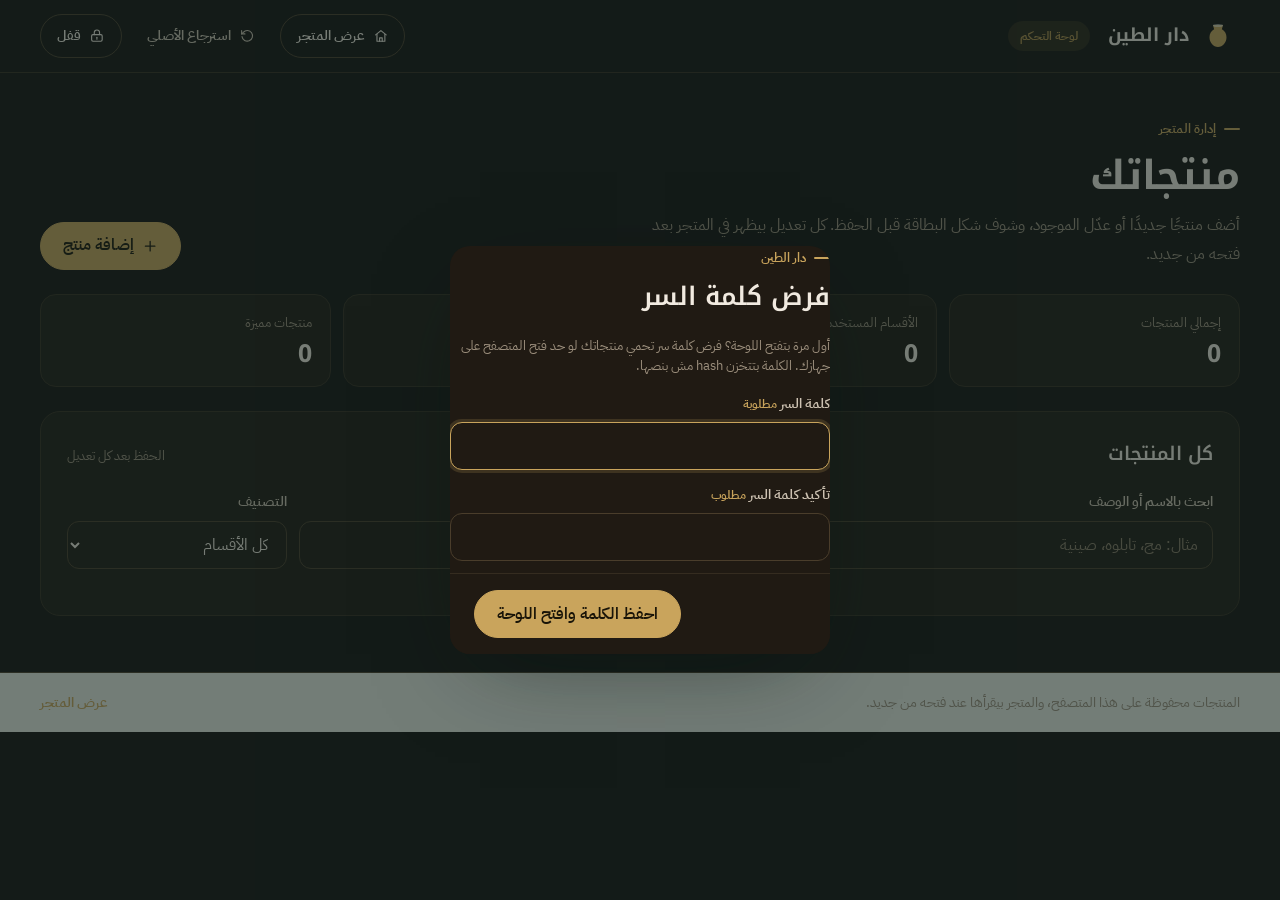
==== commit e75405d7: "feat: unify catalog source, real WhatsApp number, architecture doc, password-gated admin, ponytail c" ====
--- a/admin.html
+++ b/admin.html
@@ -3,6 +3,7 @@
 <head>
 <meta charset="utf-8">
 <meta name="viewport" content="width=device-width, initial-scale=1">
+<meta name="robots" content="noindex, nofollow">
 <title>لوحة التحكم — دار الطين</title>
 <meta name="description" content="لوحة تحكم بائع دار الطين: إضافة وتعديل منتجات المتجر بصور وأسعار وتفاصيل، مع معاينة مباشرة.">
 <meta name="theme-color" content="#F1F2EE">
@@ -87,6 +88,14 @@
         <svg class="od-icon" viewBox="0 0 24 24" fill="none" stroke="currentColor" stroke-width="1.7" stroke-linecap="round" stroke-linejoin="round" aria-hidden="true" focusable="false"><path d="M4 4v5h5"/><path d="M4.6 13a8 8 0 1 0 1.9-6.4L4 9"/></svg>
         <span class="btn-label">استرجاع الأصلي</span>
       </button>
+      <button class="btn btn-ghost btn-sm" id="change-password" type="button" hidden>
+        <svg class="od-icon" viewBox="0 0 24 24" fill="none" stroke="currentColor" stroke-width="1.7" stroke-linecap="round" stroke-linejoin="round" aria-hidden="true" focusable="false"><rect x="4" y="10" width="16" height="10" rx="2"/><path d="M8 10V7a4 4 0 0 1 8 0v3"/></svg>
+        <span class="btn-label">تغيير كلمة السر</span>
+      </button>
+      <button class="btn btn-outline btn-sm" id="lock-admin" type="button" aria-label="قفل لوحة التحكم">
+        <svg class="od-icon" viewBox="0 0 24 24" fill="none" stroke="currentColor" stroke-width="1.7" stroke-linecap="round" stroke-linejoin="round" aria-hidden="true" focusable="false"><rect x="4" y="10" width="16" height="10" rx="2"/><path d="M8 10V7a4 4 0 0 1 8 0v3"/><path d="M12 14v3"/></svg>
+        <span class="btn-label">قفل</span>
+      </button>
     </div>
   </div>
 </header>
@@ -290,6 +299,59 @@
   </form>
 </dialog>
 
+<dialog id="auth-dialog" class="admin-dialog auth-dialog" aria-labelledby="auth-title" aria-describedby="auth-error">
+  <div class="auth-body">
+    <p class="eyebrow">دار الطين</p>
+    <h2 id="auth-title">دخول لوحة التحكم</h2>
+
+    <form id="auth-setup" hidden novalidate>
+      <p class="field-hint">أول مرة بتفتح اللوحة؟ فرض كلمة سر تحمي منتجاتك لو حد فتح المتصفح على جهازك. الكلمة بتتخزن hash مش بنصها.</p>
+      <label class="field" for="auth-setup-first">
+        <span class="field-label">كلمة السر <em class="req">مطلوبة</em></span>
+        <input id="auth-setup-first" type="password" autocomplete="new-password" aria-describedby="auth-error">
+      </label>
+      <label class="field" for="auth-setup-second">
+        <span class="field-label">تأكيد كلمة السر <em class="req">مطلوب</em></span>
+        <input id="auth-setup-second" type="password" autocomplete="new-password" aria-describedby="auth-error">
+      </label>
+      <div class="dialog-actions">
+        <button class="btn btn-primary" type="submit">احفظ الكلمة وافتح اللوحة</button>
+      </div>
+    </form>
+
+    <form id="auth-login" hidden novalidate>
+      <label class="field" for="auth-login-password">
+        <span class="field-label">كلمة السر <em class="req">مطلوبة</em></span>
+        <input id="auth-login-password" type="password" autocomplete="current-password" aria-describedby="auth-error">
+      </label>
+      <div class="dialog-actions">
+        <button class="btn btn-primary" type="submit">افتح اللوحة</button>
+      </div>
+    </form>
+
+    <form id="auth-change" hidden novalidate>
+      <label class="field" for="auth-change-current">
+        <span class="field-label">كلمة السر الحالية <em class="req">مطلوبة</em></span>
+        <input id="auth-change-current" type="password" autocomplete="current-password" aria-describedby="auth-error">
+      </label>
+      <label class="field" for="auth-change-first">
+        <span class="field-label">كلمة السر الجديدة <em class="req">مطلوبة</em></span>
+        <input id="auth-change-first" type="password" autocomplete="new-password" aria-describedby="auth-error">
+      </label>
+      <label class="field" for="auth-change-second">
+        <span class="field-label">تأكيد الكلمة الجديدة <em class="req">مطلوب</em></span>
+        <input id="auth-change-second" type="password" autocomplete="new-password" aria-describedby="auth-error">
+      </label>
+      <div class="dialog-actions">
+        <button class="btn btn-outline" type="button" id="auth-change-cancel">إلغاء</button>
+        <button class="btn btn-primary" type="submit">غيّر الكلمة</button>
+      </div>
+    </form>
+
+    <p class="field-error" id="auth-error" role="alert" hidden></p>
+  </div>
+</dialog>
+
 <dialog id="confirm-dialog" class="confirm-dialog" aria-labelledby="confirm-title" aria-describedby="confirm-message">
   <div class="confirm-body">
     <h2 id="confirm-title">تأكيد</h2>
--- a/admin.css
+++ b/admin.css
@@ -961,3 +961,26 @@
     grid-template-columns: minmax(0, 1fr);
   }
 }
+
+/* ---------- lock screen (auth-dialog) ---------- ---------- ---------- */
+.auth-dialog {
+  max-width: 380px;
+  width: calc(100vw - 32px);
+}
+
+.auth-dialog h2 {
+  margin: 4px 0 16px;
+}
+
+.auth-dialog .field {
+  margin-block-end: 12px;
+}
+
+.auth-dialog .field-hint {
+  margin: 0 0 14px;
+}
+
+.auth-dialog .dialog-actions {
+  margin-block-start: 6px;
+}
+
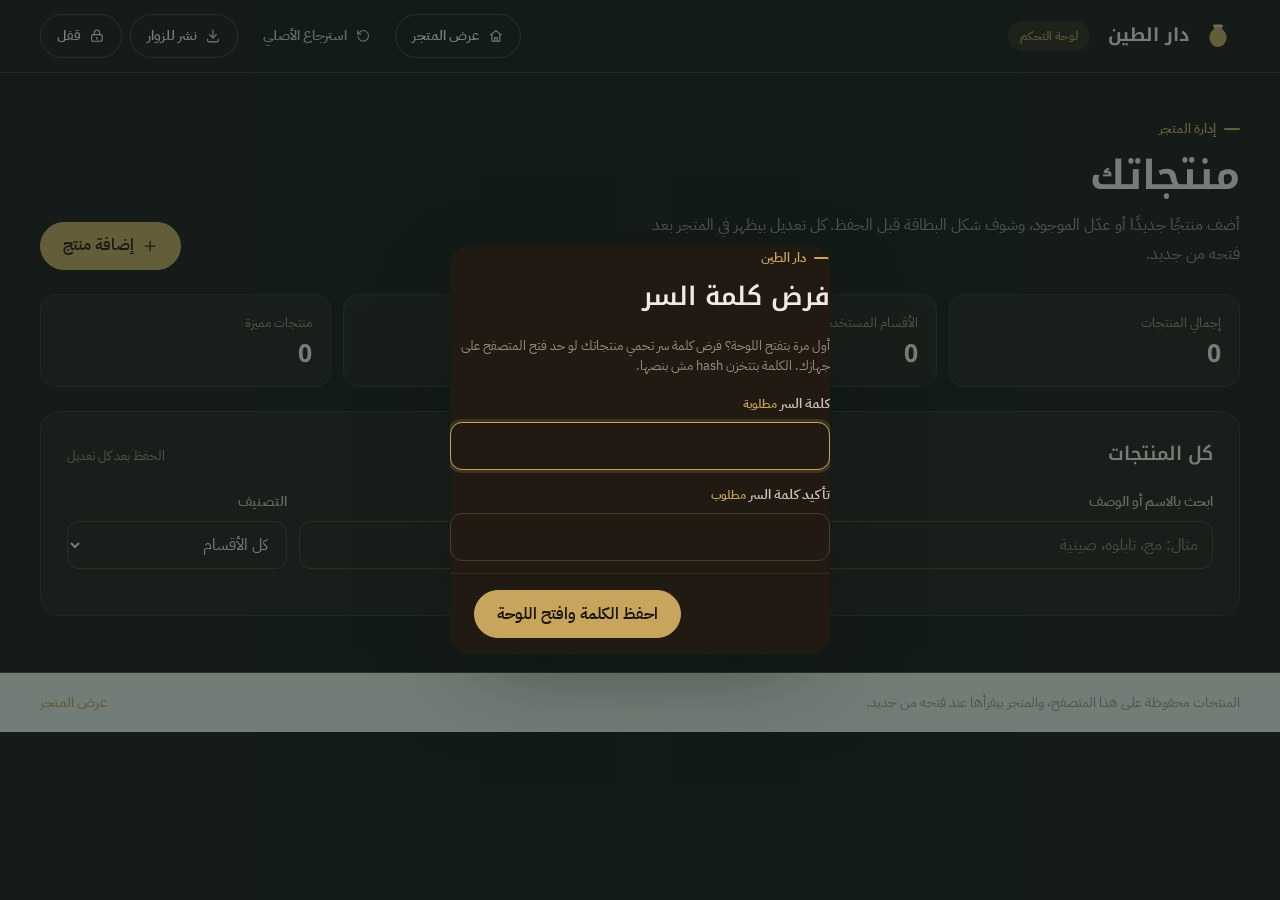
==== commit 0cba0e6d: "feat: publish bridge - زر نشر يصدّر catalog.json والموقع يقراه تلقائيا بأحدث نسخة" ====
--- a/admin.html
+++ b/admin.html
@@ -88,6 +88,10 @@
         <svg class="od-icon" viewBox="0 0 24 24" fill="none" stroke="currentColor" stroke-width="1.7" stroke-linecap="round" stroke-linejoin="round" aria-hidden="true" focusable="false"><path d="M4 4v5h5"/><path d="M4.6 13a8 8 0 1 0 1.9-6.4L4 9"/></svg>
         <span class="btn-label">استرجاع الأصلي</span>
       </button>
+      <button class="btn btn-outline btn-sm" id="export-catalog" type="button" aria-label="تصدير الكتالوج للنشر">
+        <svg class="od-icon" viewBox="0 0 24 24" fill="none" stroke="currentColor" stroke-width="1.7" stroke-linecap="round" stroke-linejoin="round" aria-hidden="true" focusable="false"><path d="M12 3v12"/><path d="m7 10 5 5 5-5"/><path d="M4 17v2a2 2 0 0 0 2 2h12a2 2 0 0 0 2-2v-2"/></svg>
+        <span class="btn-label">نشر للزوار</span>
+      </button>
       <button class="btn btn-ghost btn-sm" id="change-password" type="button" hidden>
         <svg class="od-icon" viewBox="0 0 24 24" fill="none" stroke="currentColor" stroke-width="1.7" stroke-linecap="round" stroke-linejoin="round" aria-hidden="true" focusable="false"><rect x="4" y="10" width="16" height="10" rx="2"/><path d="M8 10V7a4 4 0 0 1 8 0v3"/></svg>
         <span class="btn-label">تغيير كلمة السر</span>
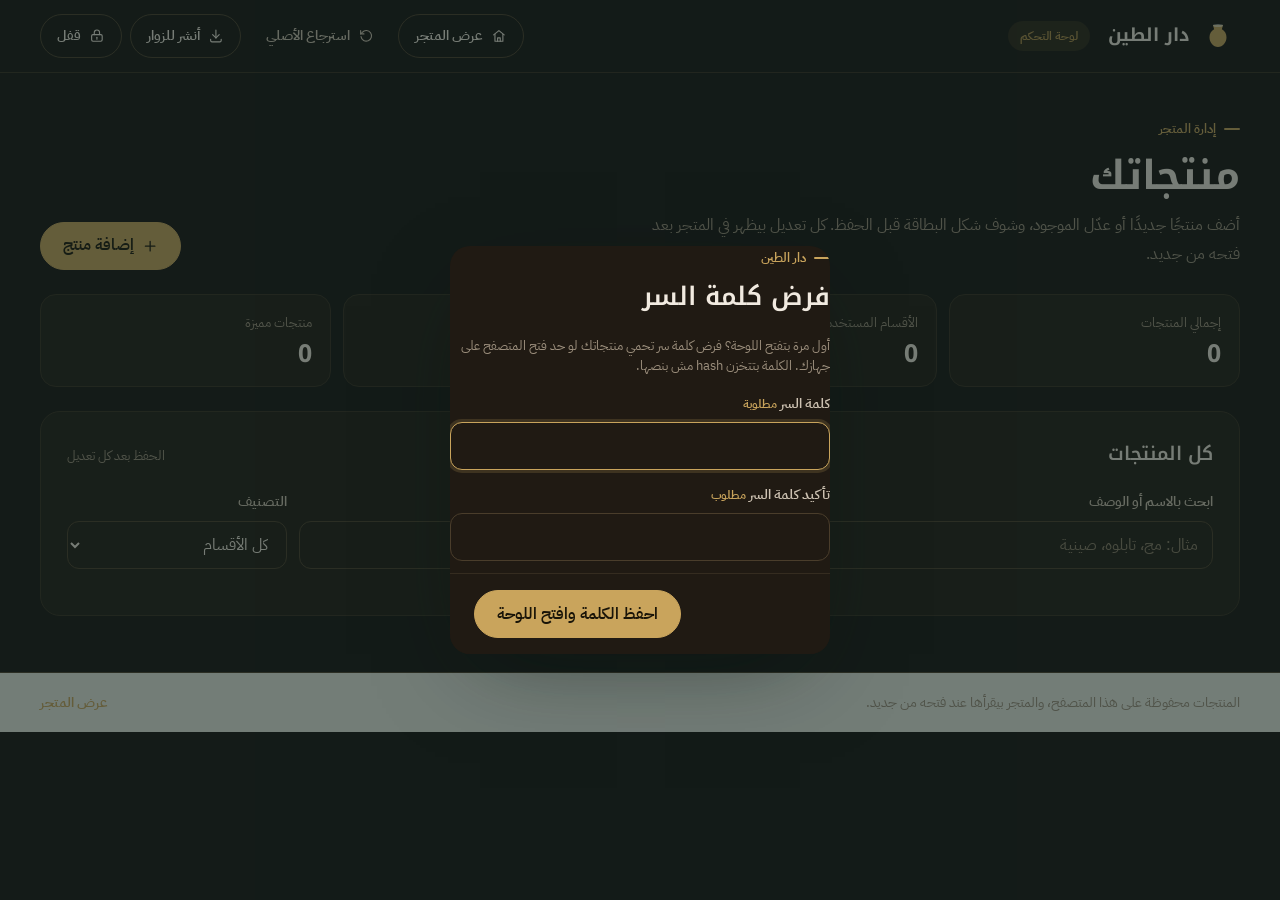
==== commit aa542417: "feat: نشر تلقائي من لوحة الادمن - رفع catalog.json على GitHub Pages بتوكن محصور في المستودع" ====
--- a/admin.html
+++ b/admin.html
@@ -88,9 +88,9 @@
         <svg class="od-icon" viewBox="0 0 24 24" fill="none" stroke="currentColor" stroke-width="1.7" stroke-linecap="round" stroke-linejoin="round" aria-hidden="true" focusable="false"><path d="M4 4v5h5"/><path d="M4.6 13a8 8 0 1 0 1.9-6.4L4 9"/></svg>
         <span class="btn-label">استرجاع الأصلي</span>
       </button>
-      <button class="btn btn-outline btn-sm" id="export-catalog" type="button" aria-label="تصدير الكتالوج للنشر">
+      <button class="btn btn-outline btn-sm" id="export-catalog" type="button" aria-label="نشر منتجاتك للزوار على الموقع">
         <svg class="od-icon" viewBox="0 0 24 24" fill="none" stroke="currentColor" stroke-width="1.7" stroke-linecap="round" stroke-linejoin="round" aria-hidden="true" focusable="false"><path d="M12 3v12"/><path d="m7 10 5 5 5-5"/><path d="M4 17v2a2 2 0 0 0 2 2h12a2 2 0 0 0 2-2v-2"/></svg>
-        <span class="btn-label">نشر للزوار</span>
+        <span class="btn-label" id="export-catalog-label">أنشر للزوار</span>
       </button>
       <button class="btn btn-ghost btn-sm" id="change-password" type="button" hidden>
         <svg class="od-icon" viewBox="0 0 24 24" fill="none" stroke="currentColor" stroke-width="1.7" stroke-linecap="round" stroke-linejoin="round" aria-hidden="true" focusable="false"><rect x="4" y="10" width="16" height="10" rx="2"/><path d="M8 10V7a4 4 0 0 1 8 0v3"/></svg>
@@ -367,6 +367,31 @@
   </div>
 </dialog>
 
+<dialog id="publish-dialog" class="admin-dialog auth-dialog" aria-labelledby="publish-title">
+  <div class="auth-body">
+    <p class="eyebrow">دار الطين</p>
+    <h2 id="publish-title">ربط النشر التلقائي</h2>
+    <p class="field-hint" id="publish-token-hint">لوحة التحكم هترفع منتجاتك على GitHub مباشرة عشان تظهر للزوار فورًا. محتاج توكن GitHub (توكن Fine-grained) مصرّح للمستودع <em>dar-alteen</em> بصلاحية Contents: Read and write — ده التوكن الأضيق الممكن. التوكن بيتخزن على جهازك أنت بس.</p>
+    <form id="publish-token-form" novalidate>
+      <label class="field" for="publish-token">
+        <span class="field-label">توكين النشر</span>
+        <input id="publish-token" type="password" autocomplete="off" aria-describedby="publish-token-hint">
+      </label>
+      <div class="dialog-actions">
+        <button class="btn btn-outline" type="button" id="publish-cancel">إلغاء</button>
+        <button class="btn btn-primary" type="submit" id="publish-save">حفظ التوكن وارفع المنتجات</button>
+      </div>
+    </form>
+    <form id="publish-remove" hidden novalidate>
+      <p class="field-hint">فيه توكن محفوظ على الجهاز ده. تقدر تحدّده أو تشيله — من غير توكن، النشر يبقى يدوي بالنزّل ملف وتشغّل publish.ps1.</p>
+      <div class="dialog-actions">
+        <button class="btn btn-outline" type="submit" id="clear-publish-token">تشيل التوكن</button>
+        <button class="btn btn-primary" type="submit" id="publish-again">حفظ توكن جديد وارفع</button>
+      </div>
+    </form>
+  </div>
+</dialog>
+
 <div class="toast-region" id="toast-region" role="status" aria-live="polite"></div>
 
 <script src="store-data.js"></script>
